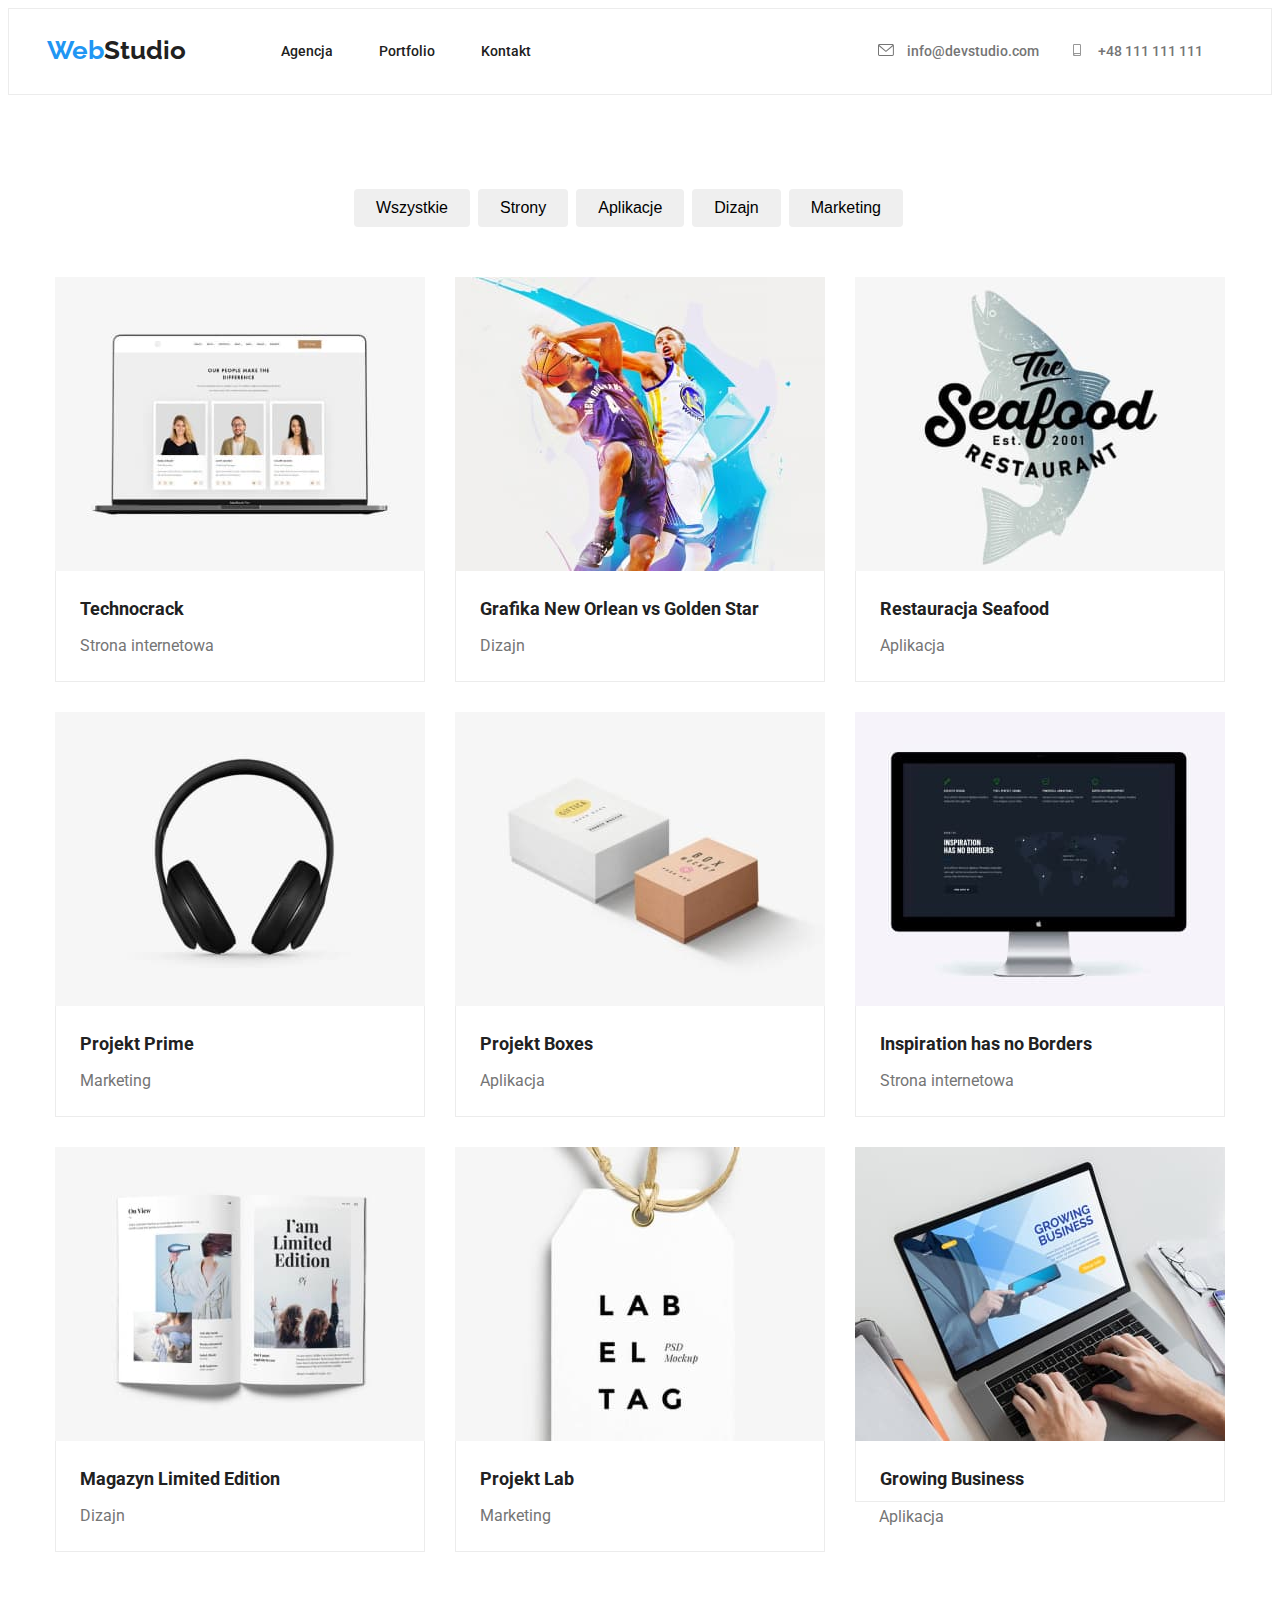
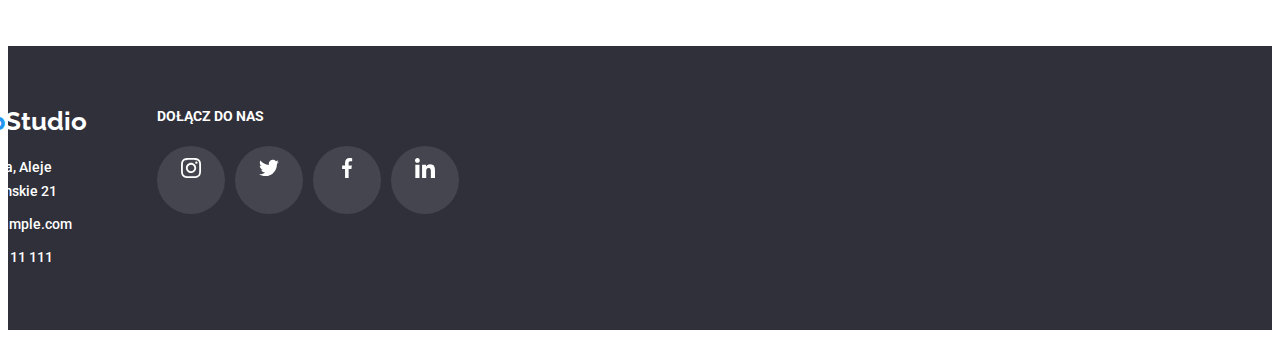
==== portfolio.html @ 3e5a454c "init" ====
<!DOCTYPE html>
<html lang="pl">
  <head>
    <meta charset="UTF-8" />
    <meta http-equiv="X-UA-Compatible" content="IE=edge" />
    <meta name="viewport" content="width=device-width, initial-scale=1.0" />
    <title>Portfolio</title>
    <link
      rel="stylesheet"
      href="https://cdnjs.cloudflare.com/ajax/libs/modern-normalize/1.1.0/modern-normalize.min.css"
      integrity="sha512-wpPYUAdjBVSE4KJnH1VR1HeZfpl1ub8YT/NKx4PuQ5NmX2tKuGu6U/JRp5y+Y8XG2tV+wKQpNHVUX03MfMFn9Q=="
      crossorigin="anonymous"
      referrerpolicy="no-referrer"
    />
    <link rel="preconnect" href="https://fonts.googleapis.com" />
    <link rel="preconnect" href="https://fonts.gstatic.com" crossorigin />
    <link
      href="https://fonts.googleapis.com/css2?family=Raleway:wght@700&family=Roboto:wght@400;500;700;900&display=swap"
      rel="stylesheet"
    />
    <link href="./css/styles.css" rel="stylesheet" />
  </head>
  <body class="bodystyle">
    <header class="header-box">
      <div class="logo-div">
        <a href="./index.html" class="contact header-logo logo-box"
          ><span class="logo-color">Web</span>Studio</a
        >
      </div>
      <nav class="nav-padding">
        <ul class="nav-box">
          <li>
            <a href="./index.html" class="contact header-link space-nav"
              >Agencja</a
            >
          </li>
          <li>
            <a href="./portfolio.html" class="contact header-link space-nav"
              >Portfolio</a
            >
          </li>
          <li>
            <a href="#" class="contact header-link">Kontakt</a>
          </li>
        </ul>
      </nav>
      <div class="mail-div">
        <svg
          width="16"
          height="12"
          class="letter-icon contact-icon space-icon contact"
        >
          <use href="./images/icons.svg#icon-envelope-1"></use>
        </svg>
        <a href="mailto:info@devstudio.com" class="contact header-contact">
          info@devstudio.com</a
        >
      </div>

      <div class="tel-div">
        <svg
          width="16"
          height="12"
          class="letter-icon contact-icon space-icon contact"
        >
          <use href="./images/icons.svg#icon-smartphone-1"></use>
        </svg>
        <a href="tel:48111111111" class="header-contact contact"
          >+48 111 111 111</a
        >
      </div>
    </header>
    <main class="section">
      <div class="container">
        <ul class="button-box">
          <li class="button-shadow">
            <button
              type="button"
              class="button portfolio-button button-wszystkie"
            >
              Wszystkie
            </button>
          </li>
          <li class="button-shadow">
            <button type="button" class="button portfolio-button">
              Strony
            </button>
          </li>
          <li class="button-shadow">
            <button type="button" class="button portfolio-button">
              Aplikacje
            </button>
          </li>
          <li class="button-shadow">
            <button type="button" class="button portfolio-button">
              Dizajn
            </button>
          </li>
          <li class="button-shadow">
            <button type="button" class="button portfolio-button">
              Marketing
            </button>
          </li>
        </ul>
        <div>
          <ul class="img-main-box">
            <li class="portfolio-shadow">
              <img
                src="./images/laptop.jpg"
                alt="laptop"
                width="370"
                height="294"
                class="vertical"
              />
              <div class="border-img">
                <h2 class="portfolio">Technocrack</h2>
                <p class="portfolio-description">Strona internetowa</p>
              </div>
            </li>
            <li class="portfolio-shadow">
              <img
                src="./images/basketball.jpg"
                alt="dwóch graczy koszykóki"
                width="370"
                height="294"
                class="vertical"
              />
              <div class="border-img">
                <h2 class="portfolio">Grafika New Orlean vs Golden Star</h2>
                <p class="portfolio-description">Dizajn</p>
              </div>
            </li>
            <li class="portfolio-shadow">
              <img
                src="./images/seafood.jpg"
                alt="logo restauracji seafood"
                width="370"
                height="294"
                class="vertical"
              />
              <div class="border-img">
                <h2 class="portfolio">Restauracja Seafood</h2>
                <p class="portfolio-description">Aplikacja</p>
              </div>
            </li>
            <li class="portfolio-shadow">
              <img
                src="./images/sluchawki.jpg"
                alt="słuchawki"
                width="370"
                height="294"
                class="vertical"
              />
              <div class="border-img">
                <h2 class="portfolio">Projekt Prime</h2>
                <p class="portfolio-description">Marketing</p>
              </div>
            </li>
            <li class="portfolio-shadow">
              <img
                src="./images/projektboxes.jpg"
                alt="dwa kartoniki"
                width="370"
                height="294"
                class="vertical"
              />
              <div class="border-img">
                <h2 class="portfolio">Projekt Boxes</h2>
                <p class="portfolio-description">Aplikacja</p>
              </div>
            </li>
            <li class="portfolio-shadow">
              <img
                src="./images/monitor.jpg"
                alt="monitor"
                width="370"
                height="294"
                class="vertical"
              />
              <div class="border-img">
                <h2 class="portfolio">Inspiration has no Borders</h2>
                <p class="portfolio-description">Strona internetowa</p>
              </div>
            </li>
            <li class="portfolio-shadow">
              <img
                src="./images/magazyn.jpg"
                alt="gazetka"
                width="370"
                height="294"
                class="vertical"
              />
              <div class="border-img">
                <h2 class="portfolio">Magazyn Limited Edition</h2>
                <p class="portfolio-description">Dizajn</p>
              </div>
            </li>
            <li class="portfolio-shadow">
              <img
                src="./images/projectlab.jpg"
                alt="projekt lab"
                width="370"
                height="294"
                class="vertical"
              />
              <div class="border-img">
                <h2 class="portfolio">Projekt Lab</h2>
                <p class="portfolio-description">Marketing</p>
              </div>
            </li>
            <li class="portfolio-shadow">
              <img
                src="./images/growingbusines.jpg"
                alt="praca na laptopie"
                width="370"
                height="294"
                class="vertical"
              />
              <div class="border-img">
                <h2 class="portfolio">Growing Business</h2>
              </div>
              <p class="portfolio-description">Aplikacja</p>
            </li>
          </ul>
        </div>
      </div>
    </main>
    <footer class="footer-background footer-box">
      <div class="container xd">
        <a href="./index.html" class="contact footer-logo logo-box-footer"
          ><span class="logo-color">Web</span>Studio</a
        >
        <address>
          <ul class="footer-link">
            <li class="margin-footer-link">
              <a
                href="address:m.Warszawa,AlejeJerozolimskie21"
                class="contact footer-contact"
                >Warszawa, Aleje Jerozolimskie 21</a
              >
            </li>
            <li class="margin-footer-link">
              <a
                href="mailto:info@example.com"
                class="contact footer-contact margin-footer-link"
                >info@example.com</a
              >
            </li>
            <li>
              <a href="tel:48111111111" class="contact footer-contact"
                >+48 111 111 111</a
              >
            </li>
          </ul>
        </address>
      </div>
      <div class="footer-icon-box">
        <h4 class="footer-title">DOŁĄCZ DO NAS</h4>
        <ul class="footer-icon-list">
          <li class="footer-icon">
            <svg width="20" height="20">
              <use href="./images/icons.svg#icon-instagram-2"></use>
            </svg>
          </li>
          <li class="footer-icon">
            <svg width="20" height="20">
              <use href="./images/icons.svg#icon-twitter-1"></use>
            </svg>
          </li>
          <li class="footer-icon">
            <svg width="20" height="20">
              <use href="./images/icons.svg#icon-facebook-1"></use>
            </svg>
          </li>
          <li class="footer-icon">
            <svg width="20" height="20">
              <use href="./images/icons.svg#icon-linkedin-1"></use>
            </svg>
          </li>
        </ul>
      </div>
    </footer>
  </body>
</html>
---- css/styles.css ----
.bodystyle {
  font-family: "roboto", sans-serif;
  font-weight: 700;
  font-size: 14px;
  line-height: 1.46;
  color: var(--text-color);
  background-color: var(--third-text-color);
}

.button:hover,
.button:focus,
.button:active {
  background-color: var(--button-background-color);
  cursor: pointer;
  color: var(--third-text-color);
}
.contact:hover,
.contact:focus {
  color: var(--logo-color);
  fill: var(--logo-color);
}
.contact-icon {
  fill: var(--second-text-color);
}

:root {
  --text-color: #212121;
  --second-text-color: #757575;
  --button-background-color: #2196f3;
  --background-color: #e5e5e5;
  --third-text-color: #ffffff;
  --logo-color: #2196f3;
  --secondary-bacground-color: #2f303a;
  --border-color: #ececec;
  --team-background: #f5f4fa;
  --icon-color: #afb1b8;
}

.header-logo {
  text-decoration: none;
  color: var(--text-color);
  font-weight: 700;
  font-size: 26px;
  line-height: 1.38;
  font-family: "raleway";
}
.logo-color {
  color: var(--logo-color);
}
.mail-div {
  height: 16px;
  margin: 8px 30px 7px 345px;
  justify-content: center;
  align-items: center;
  display: block;
}
.tel-div {
  height: 16px;
  margin: 8px 30px 7px 0px;
  justify-content: center;
  align-items: center;
}
.header-link {
  text-decoration: none;
  color: var(--text-color);
  font-weight: 500;
  font-size: 14px;
  line-height: 1.17;
}
.header-contact {
  text-decoration: none;
  color: var(--second-text-color);
  font-weight: 500;
  font-size: 14px;
  line-height: 1.17;
}
.secondary-background {
  background-color: var(--secondary-bacground-color);
  background-image: linear-gradient(
      rgba(47, 48, 58, 0.4),
      rgba(47, 48, 58, 0.4)
    ),
    url(/goit-markup-hw-04/images/main-background.jpg);
  background-repeat: no-repeat;
  background-position: center;
}

.header {
  color: var(--third-text-color);
  font-size: 44px;
  line-height: 1.36;
}
.header-button {
  background-color: var(--button-background-color);
  color: var(--third-text-color);
  font-family: "Roboto";
  font-style: normal;
  font-weight: 700;
  font-size: 16px;
  line-height: 1.87;
  border-radius: 4px;
  border: none;
}
.fourth-header {
  font-size: 14px;
  line-height: 1.17;
  margin-top: 0px;
  margin-bottom: 10px;
}
.description {
  font-weight: 400;
  font-size: 14px;
  color: var(--second-text-color);
  line-height: 1.71;
  margin-top: 10px;
}
.secondary-header {
  font-size: 36px;
  line-height: 1.17;
}
.third-header {
  font-size: 16px;
  line-height: 1.17;
  margin-top: 30px;
  margin-bottom: 10px;
}
.job-role {
  font-weight: 400;
  font-size: 16px;
  color: var(--second-text-color);
  line-height: 1.17;
  margin-top: 10px;
  margin-bottom: 0px;
  padding-bottom: 30px;
}
.footer-background {
  background-color: var(--secondary-bacground-color);
}
.footer-logo {
  text-decoration: none;
  color: var(--third-text-color);
  font-weight: 700;
  font-size: 26px;
  font-family: "raleway";
  line-height: 1.17;
}
.footer-contact {
  font-style: normal;
  text-decoration: none;
  color: var(--third-text-color);
  font-weight: 500;
  font-size: 14px;
  line-height: 1.71;
}
.portfolio-button {
  font-weight: 500;
  font-size: 16px;
  line-height: 1.62;
  padding: 6px 22px;
  border-radius: 4px;
  border: none;
}
.portfolio {
  font-weight: 700;
  font-size: 18px;
  line-height: 2;
  margin-top: 0px;
  margin-bottom: 4px;
  padding-left: 24px;
}

.portfolio-description {
  font-weight: 400;
  font-size: 16px;
  line-height: 1.87;
  color: var(--second-text-color);
  padding-left: 24px;
  padding-bottom: 20px;
  margin-bottom: 0px;
  margin-top: 0px;
}

.container {
  max-width: 1200px;
  margin: auto;
}
.logo-box {
  display: flex;
  flex-direction: row;
  justify-content: center;
}
.logo-div {
  box-sizing: content-box 145px 31px;
  padding-left: 0px;
  margin-right: 93px;
  flex-direction: row;
  justify-content: center;
  display: flex;
}
.header-box {
  display: flex;
  flex-direction: row;
  justify-content: center;
  margin: auto;

  border: solid 1px var(--border-color);
  padding-top: 24px;
  padding-bottom: 25px;
}
.nav-padding {
  justify-content: center;
  align-items: center;
  margin-top: 8px;
  margin-bottom: 7px;
}
.nav-box {
  display: flex;
  flex-direction: row;
  width: 254px;
  list-style-type: none;
  justify-content: center;
  align-items: center;
  padding-left: 0px;
  margin: 0;
}

.space-icon {
  margin-right: 10px;
}

.tel-box {
  width: 110px;

  display: flex;
  justify-content: center;
  align-items: center;
  padding-left: 0px;
  margin: 0px;
  margin-top: 8px;
  margin-bottom: 7px;
  margin-left: 10px;
}

.space-nav {
  margin-right: 46px;
}
.contact-box {
  display: flex;
  justify-content: center;
  align-items: center;
  flex-direction: row;
  list-style-type: none;
  padding-left: 0px;
  margin: 0;
}
.mail-box {
  width: 135px;

  display: flex;
  justify-content: center;
  align-items: center;
  padding-left: 0px;
  margin: 8px 30px 7px 10px;
  margin-top: 8px;
  margin-bottom: 7px;
}

.contact-space {
  margin-right: 50px;
}
.button-index {
  padding: 10px 41px 10px 42px;
  margin-top: 30px;
}

.button-box {
  display: flex;
  width: 572px;

  margin: auto;
  list-style-type: none;
  gap: 8px;
  margin-bottom: 50px;
  padding-left: 0px;
}

.main-container {
  display: flex;
  box-sizing: content-box 1170px 1360px;
  margin: 174px 215px 346px 215px;
}
.img-main-box {
  padding-left: 0px;
  display: flex;
  flex-direction: row;
  list-style-type: none;
  flex-wrap: wrap;
  justify-content: center;
  gap: 30px;
  flex-basis: calc((100% - 60px) / 3);
  margin: 0px;
}
.footer-box {
  display: flex;
  flex-direction: row;
  padding-top: 60px;
  padding-bottom: 60px;
  margin: 0 auto;
  justify-content: center;
}
.logo-box-footer {
  display: flex block;
  flex-direction: row;
  margin-bottom: 20px;
}

.footer-link {
  list-style-type: none;
  display: flex block;
  flex-wrap: wrap;
  flex-direction: column;
  margin-top: 20px;
  margin-bottom: 0px;
  padding-left: 0px;
}
.main-box-index {
  display: block flex;

  justify-content: center;
  margin: 0 auto;
  text-align: center;
  padding-top: 200px;
  padding-bottom: 200px;
}
.main-text-index {
  width: 696px;

  display: block;
  margin: 0 auto;
  text-align: center;
}
.index-description {
  list-style-type: none;
  display: flex;
  flex-direction: row;
  gap: 30px;
  justify-content: center;
  padding-left: 0px;
  margin-top: 94px;
  margin-bottom: 0px;
  padding-bottom: 0px;
}
.description-box {
  width: 270px;

  margin: 0 auto;
}
.sec-title {
  display: flex;
  margin: 0 auto;
  text-align: center;
  margin-bottom: 50px;
  padding-top: 0px;
  justify-content: center;
}
.img-work {
  list-style-type: none;
  display: flex;
  gap: 30px;
  margin: 0 auto;
  padding-left: 0px;
}
.th-title {
  margin: 0 auto;
  text-align: center;
}
.workers {
  list-style-type: none;
  display: flex;
  text-align: center;
  justify-content: right;
  margin: 0 auto;
  padding-left: 0px;
}
.img-shadow {
  box-shadow: 0px 1px 3px rgba(0, 0, 0, 0.12), 0px 1px 1px rgba(0, 0, 0, 0.14),
    0px 2px 1px rgba(0, 0, 0, 0.2);
  border-radius: 0px 0px 4px 4px;
  background-color: var(--third-text-color);
}
.workers-text {
  text-align: center;
}
.section {
  padding-top: 94px;
  padding-bottom: 94px;
}
.border-img {
  border-bottom: 1px solid var(--border-color);
  border-left: 1px solid var(--border-color);
  border-right: 1px solid var(--border-color);
  padding-top: 20px;
}
.vertical {
  display: block;
}
.main-section {
  padding-top: 0px;
}
.title-margin {
  margin-bottom: 50px;
}
.job-container {
  width: 1170px;
}
.main-space {
  padding-top: 0px;
}
.team-color-background {
  background-color: var(--team-background);
}
.margin-img {
  margin-right: 30px;
  justify-content: center;
  align-items: center;
  padding-left: 0px;
  padding-bottom: 30px;
}
.margin-footer-link {
  margin-bottom: 9px;
}
.background-icon {
  background-color: var(--team-background);
}

.social-icon {
  margin: 12px;
}
.div:hover {
  width: 44px;
  height: 44px;
  background-color: var(--button-background-color);
  fill: var(--third-text-color);
  border-radius: 50%;
}
.divone {
  display: inline-flex;
  flex-direction: row;
  margin-right: 10px;
  fill: var(--icon-color);
}
.client-icon {
  width: 170px;
  height: 92px;
  display: inline-flex;
  flex-direction: row;
  margin-right: 30px;
  padding: center;
  fill: var(--icon-color);
  border: solid var(--icon-color) 1px;
  border-radius: 4px;
  padding: 16px 32px 16px 32px;
}
.client-list {
  list-style-type: none;
  display: flex;
  justify-content: center;
}
.client-icon:hover {
  fill: var(--button-background-color);
  border-color: var(--button-background-color);
}
.footer-title {
  color: var(--third-text-color);
  margin: 0px;
  display: flex;
}
.footer-icon-box {
  display: inline-flex block;
  justify-content: center;
  margin-left: 70px;
  padding-right: 863px;
}
.footer-icon-list {
  list-style-type: none;
  display: inline-flex;
  flex-direction: row;
  padding-left: 0px;
  margin-top: 20px;
}
.footer-icon {
  fill: var(--third-text-color);
  background: #ffffff1a;
  width: 44px;
  height: 44px;
  justify-content: center;
  display: flex;
  padding: 12px;
  margin-right: 10px;
  border-radius: 50%;
}
.footer-icon:hover {
  width: 44px;
  height: 44px;
  background-color: var(--button-background-color);
  border-radius: 50%;
}
.adres {
  display: inline-block;
  justify-content: center;
}
.portfolio-shadow:hover {
  box-shadow: 0px 1px 3px rgba(0, 0, 0, 0.12), 0px 1px 1px rgba(0, 0, 0, 0.14),
    0px 2px 1px rgba(0, 0, 0, 0.2);
  border-radius: 0px 0px 4px 4px;
}
.button-shadow:hover,
.button-shadow:focus {
  box-shadow: 0px 0px 4px rgba(0, 0, 0, 0.12), 0px 1px 1px rgba(0, 0, 0, 0.14),
    0px 2px 1px rgba(0, 0, 0, 0.2);
}
.footer-div {
  margin-right: 0px;
  margin-left: 0px;
  padding-left: 215px;
  display: flex block;
  justify-content: center;
}
.bg-lorem-icon {
  padding: 25px 100px 25px 100px;
  display: block;
  margin-bottom: 30px;
  background-color: var(--team-background);
}
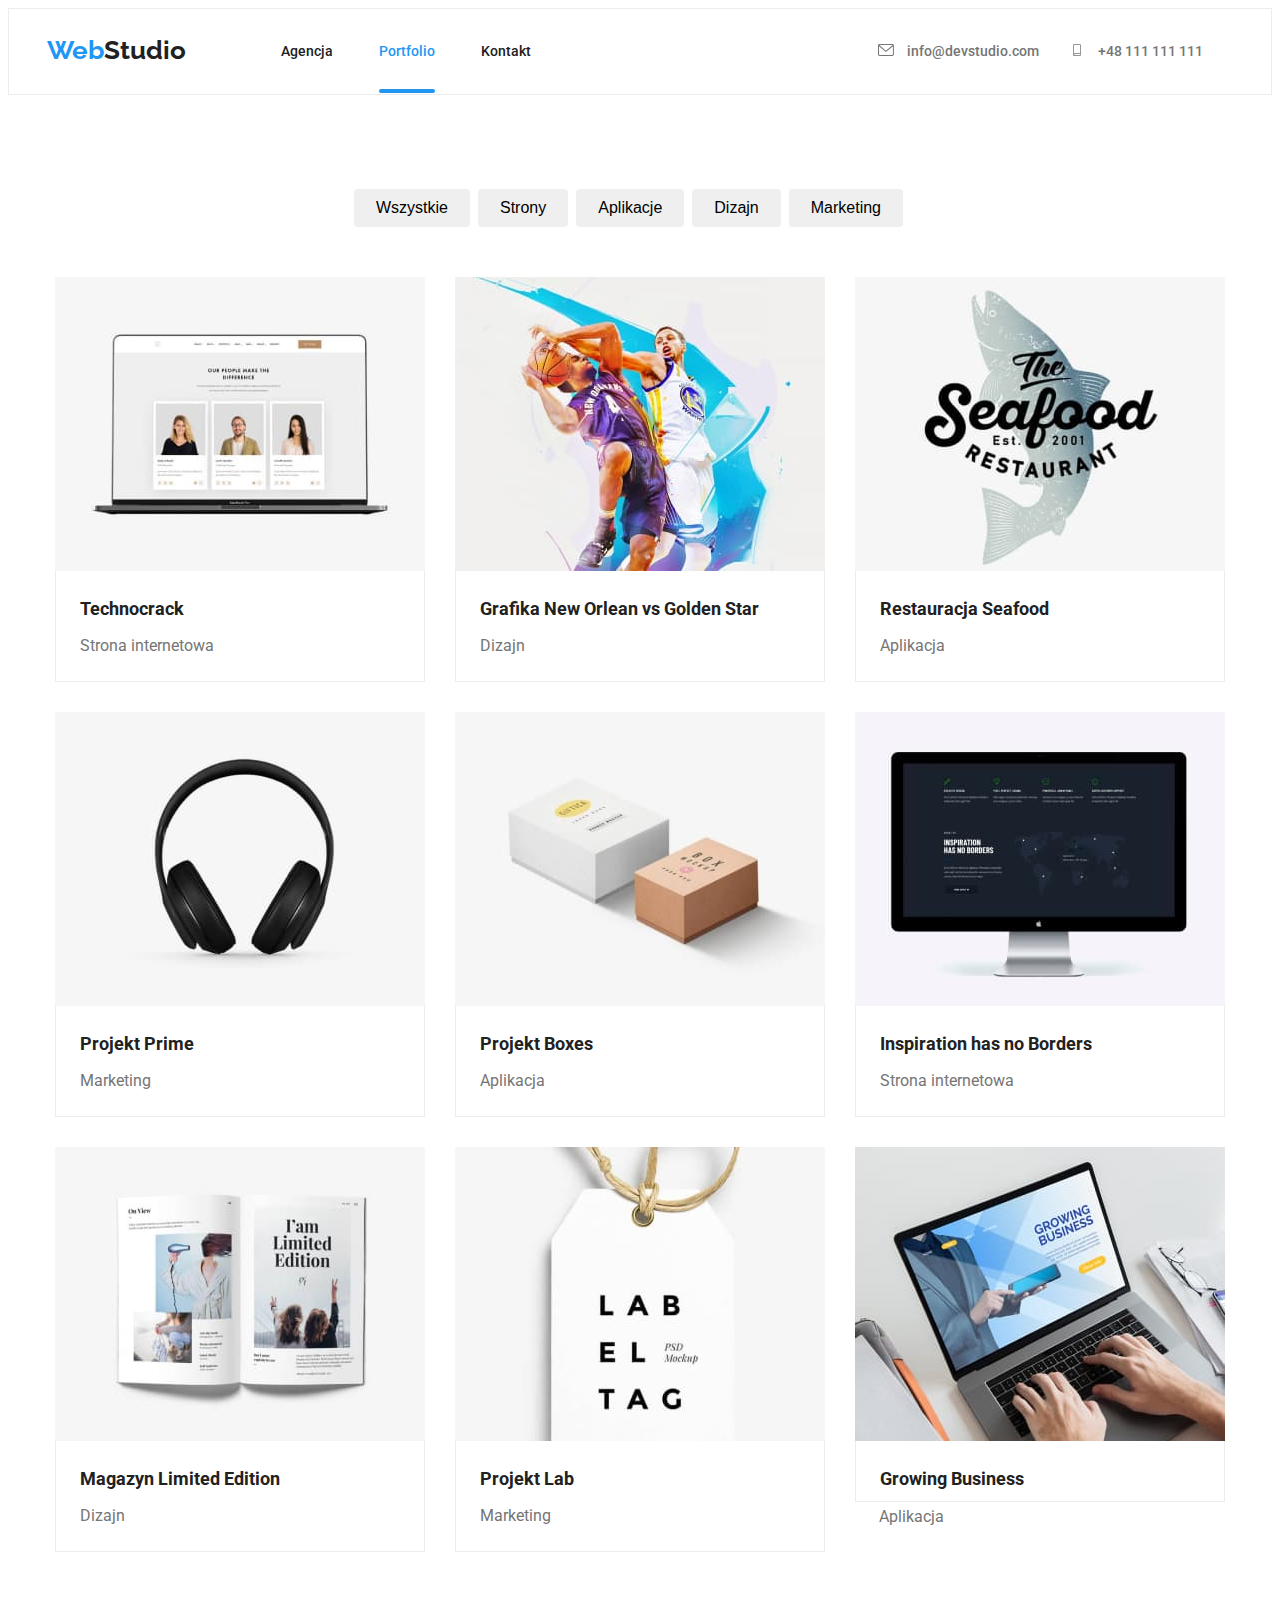
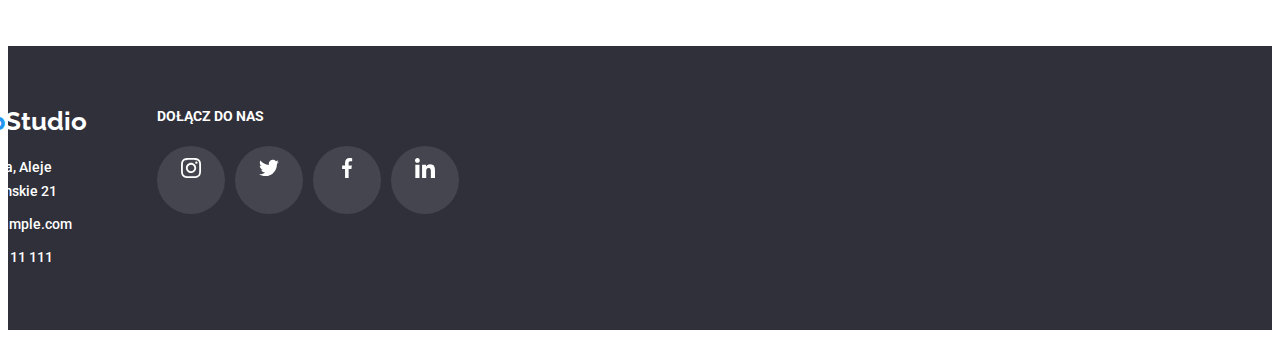
==== commit c251d425: "hw5" ====
--- a/portfolio.html
+++ b/portfolio.html
@@ -35,7 +35,9 @@
             >
           </li>
           <li>
-            <a href="./portfolio.html" class="contact header-link space-nav"
+            <a
+              href="./portfolio.html"
+              class="contact header-link space-nav nav-active"
               >Portfolio</a
             >
           </li>
@@ -105,117 +107,189 @@
         <div>
           <ul class="img-main-box">
             <li class="portfolio-shadow">
-              <img
-                src="./images/laptop.jpg"
-                alt="laptop"
-                width="370"
-                height="294"
-                class="vertical"
-              />
+              <figure class="animation">
+                <img
+                  src="./images/laptop.jpg"
+                  alt="laptop"
+                  width="370"
+                  height="294"
+                  class="vertical"
+                />
+                <p class="transition-portfolio">
+                  Technocrack jest popularną platformą wykorzystywaną do
+                  rozpowszechniania koronawirusa. Firmy wykorzystują tę
+                  platformę do celów szpiegowskich i ataków na niezabezpieczone
+                  serwery konkurencj
+                </p>
+              </figure>
               <div class="border-img">
                 <h2 class="portfolio">Technocrack</h2>
                 <p class="portfolio-description">Strona internetowa</p>
               </div>
             </li>
             <li class="portfolio-shadow">
-              <img
-                src="./images/basketball.jpg"
-                alt="dwóch graczy koszykóki"
-                width="370"
-                height="294"
-                class="vertical"
-              />
+              <figure class="animation">
+                <img
+                  src="./images/basketball.jpg"
+                  alt="dwóch graczy koszykóki"
+                  width="370"
+                  height="294"
+                  class="vertical"
+                />
+                <p class="transition-portfolio">
+                  Technocrack jest popularną platformą wykorzystywaną do
+                  rozpowszechniania koronawirusa. Firmy wykorzystują tę
+                  platformę do celów szpiegowskich i ataków na niezabezpieczone
+                  serwery konkurencj
+                </p>
+              </figure>
               <div class="border-img">
                 <h2 class="portfolio">Grafika New Orlean vs Golden Star</h2>
                 <p class="portfolio-description">Dizajn</p>
               </div>
             </li>
             <li class="portfolio-shadow">
-              <img
-                src="./images/seafood.jpg"
-                alt="logo restauracji seafood"
-                width="370"
-                height="294"
-                class="vertical"
-              />
+              <figure class="animation">
+                <img
+                  src="./images/seafood.jpg"
+                  alt="logo restauracji seafood"
+                  width="370"
+                  height="294"
+                  class="vertical"
+                />
+                <p class="transition-portfolio">
+                  Technocrack jest popularną platformą wykorzystywaną do
+                  rozpowszechniania koronawirusa. Firmy wykorzystują tę
+                  platformę do celów szpiegowskich i ataków na niezabezpieczone
+                  serwery konkurencj
+                </p>
+              </figure>
               <div class="border-img">
                 <h2 class="portfolio">Restauracja Seafood</h2>
                 <p class="portfolio-description">Aplikacja</p>
               </div>
             </li>
             <li class="portfolio-shadow">
-              <img
-                src="./images/sluchawki.jpg"
-                alt="słuchawki"
-                width="370"
-                height="294"
-                class="vertical"
-              />
+              <figure class="animation">
+                <img
+                  src="./images/sluchawki.jpg"
+                  alt="słuchawki"
+                  width="370"
+                  height="294"
+                  class="vertical"
+                />
+                <p class="transition-portfolio">
+                  Technocrack jest popularną platformą wykorzystywaną do
+                  rozpowszechniania koronawirusa. Firmy wykorzystują tę
+                  platformę do celów szpiegowskich i ataków na niezabezpieczone
+                  serwery konkurencj
+                </p>
+              </figure>
               <div class="border-img">
                 <h2 class="portfolio">Projekt Prime</h2>
                 <p class="portfolio-description">Marketing</p>
               </div>
             </li>
             <li class="portfolio-shadow">
-              <img
-                src="./images/projektboxes.jpg"
-                alt="dwa kartoniki"
-                width="370"
-                height="294"
-                class="vertical"
-              />
+              <figure class="animation">
+                <img
+                  src="./images/projektboxes.jpg"
+                  alt="dwa kartoniki"
+                  width="370"
+                  height="294"
+                  class="vertical"
+                />
+                <p class="transition-portfolio">
+                  Technocrack jest popularną platformą wykorzystywaną do
+                  rozpowszechniania koronawirusa. Firmy wykorzystują tę
+                  platformę do celów szpiegowskich i ataków na niezabezpieczone
+                  serwery konkurencj
+                </p>
+              </figure>
               <div class="border-img">
                 <h2 class="portfolio">Projekt Boxes</h2>
                 <p class="portfolio-description">Aplikacja</p>
               </div>
             </li>
             <li class="portfolio-shadow">
-              <img
-                src="./images/monitor.jpg"
-                alt="monitor"
-                width="370"
-                height="294"
-                class="vertical"
-              />
+              <figure class="animation">
+                <img
+                  src="./images/monitor.jpg"
+                  alt="monitor"
+                  width="370"
+                  height="294"
+                  class="vertical"
+                />
+                <p class="transition-portfolio">
+                  Technocrack jest popularną platformą wykorzystywaną do
+                  rozpowszechniania koronawirusa. Firmy wykorzystują tę
+                  platformę do celów szpiegowskich i ataków na niezabezpieczone
+                  serwery konkurencj
+                </p>
+              </figure>
               <div class="border-img">
                 <h2 class="portfolio">Inspiration has no Borders</h2>
                 <p class="portfolio-description">Strona internetowa</p>
               </div>
             </li>
             <li class="portfolio-shadow">
-              <img
-                src="./images/magazyn.jpg"
-                alt="gazetka"
-                width="370"
-                height="294"
-                class="vertical"
-              />
+              <figure class="animation">
+                <img
+                  src="./images/magazyn.jpg"
+                  alt="gazetka"
+                  width="370"
+                  height="294"
+                  class="vertical"
+                />
+                <p class="transition-portfolio">
+                  Technocrack jest popularną platformą wykorzystywaną do
+                  rozpowszechniania koronawirusa. Firmy wykorzystują tę
+                  platformę do celów szpiegowskich i ataków na niezabezpieczone
+                  serwery konkurencj
+                </p>
+              </figure>
               <div class="border-img">
                 <h2 class="portfolio">Magazyn Limited Edition</h2>
                 <p class="portfolio-description">Dizajn</p>
               </div>
             </li>
             <li class="portfolio-shadow">
-              <img
-                src="./images/projectlab.jpg"
-                alt="projekt lab"
-                width="370"
-                height="294"
-                class="vertical"
-              />
+              <figure class="animation">
+                <img
+                  src="./images/projectlab.jpg"
+                  alt="projekt lab"
+                  width="370"
+                  height="294"
+                  class="vertical"
+                />
+                <p class="transition-portfolio">
+                  Technocrack jest popularną platformą wykorzystywaną do
+                  rozpowszechniania koronawirusa. Firmy wykorzystują tę
+                  platformę do celów szpiegowskich i ataków na niezabezpieczone
+                  serwery konkurencj
+                </p>
+              </figure>
               <div class="border-img">
                 <h2 class="portfolio">Projekt Lab</h2>
                 <p class="portfolio-description">Marketing</p>
               </div>
             </li>
             <li class="portfolio-shadow">
-              <img
-                src="./images/growingbusines.jpg"
-                alt="praca na laptopie"
-                width="370"
-                height="294"
-                class="vertical"
-              />
+              <figure class="animation">
+                <img
+                  src="./images/growingbusines.jpg"
+                  alt="praca na laptopie"
+                  width="370"
+                  height="294"
+                  class="vertical"
+                />
+                <p class="transition-portfolio">
+                  Technocrack jest popularną platformą wykorzystywaną do
+                  rozpowszechniania koronawirusa. Firmy wykorzystują tę
+                  platformę do celów szpiegowskich i ataków na niezabezpieczone
+                  serwery konkurencj
+                </p>
+              </figure>
               <div class="border-img">
                 <h2 class="portfolio">Growing Business</h2>
               </div>
--- a/css/styles.css
+++ b/css/styles.css
@@ -13,6 +13,7 @@
   background-color: var(--button-background-color);
   cursor: pointer;
   color: var(--third-text-color);
+  border: none;
 }
 .contact:hover,
 .contact:focus {
@@ -67,6 +68,7 @@
   font-size: 14px;
   line-height: 1.17;
 }
+
 .header-contact {
   text-decoration: none;
   color: var(--second-text-color);
@@ -532,3 +534,98 @@
   margin-bottom: 30px;
   background-color: var(--team-background);
 }
+.work-box-description {
+  position: relative;
+  display: inline-flex;
+}
+.work-description {
+  position: absolute;
+  background: rgba(47, 48, 58, 0.8);
+  left: 0;
+  right: 0;
+  bottom: 0;
+  color: var(--third-text-color);
+  justify-content: center;
+  display: flex;
+  padding: 27px 90px;
+}
+.transition-portfolio {
+  margin: 0;
+  position: absolute;
+  top: 0;
+  left: 0;
+  right: 0;
+  bottom: 0;
+  background: rgba(33, 150, 243, 0.9);
+  color: var(--third-text-color);
+  padding: 49px 45px 49px 24px;
+  transform: translateY(100%);
+  transition: transform 250ms ease-in;
+  font-family: "Roboto";
+  font-style: normal;
+  font-weight: 400;
+  font-size: 18px;
+  line-height: 0, 64;
+}
+
+.animation {
+  position: relative;
+  overflow: hidden;
+  margin: 0;
+}
+.animation:hover .transition-portfolio {
+  transform: translateY(0);
+}
+.is-hidden {
+  opacity: 0;
+  visibility: hidden;
+  pointer-events: none;
+}
+.modal {
+  position: absolute;
+  left: 50%;
+  top: 50%;
+  transform: translate(-50%, -50%) scale(1);
+  width: 528px;
+  height: 581px;
+  background-color: var(--third-text-color);
+  margin: 0px;
+  transition: transform 250ms ease-in;
+  box-shadow: 0px 1px 3px rgba(0, 0, 0, 0.12), 0px 1px 1px rgba(0, 0, 0, 0.14),
+    0px 2px 1px rgba(0, 0, 0, 0.2);
+  border-radius: 4px;
+}
+.backdrop {
+  position: fixed;
+  left: 0;
+  right: 0;
+  top: 0;
+  bottom: 0;
+  width: 100%;
+  height: 100%;
+  background-color: rgba(0, 0, 0, 0.2);
+}
+.is-hidden .modal {
+  transform: translate(-50%, -50%) scale(0);
+}
+.modal-btn-close {
+  border-radius: 50%;
+  margin: 8px 8px 543px 490px;
+  border: 1px solid rgba(0, 0, 0, 0.1);
+  background-color: var(--third-text-color);
+}
+.nav-active {
+  position: relative;
+  color: var(--logo-color);
+}
+
+.nav-active::after {
+  content: "";
+  position: absolute;
+  color: var(--logo-color);
+  border-bottom: 4px solid var(--logo-color);
+  border-radius: 2px;
+  margin-top: 28px;
+  display: block;
+  width: 100%;
+}
